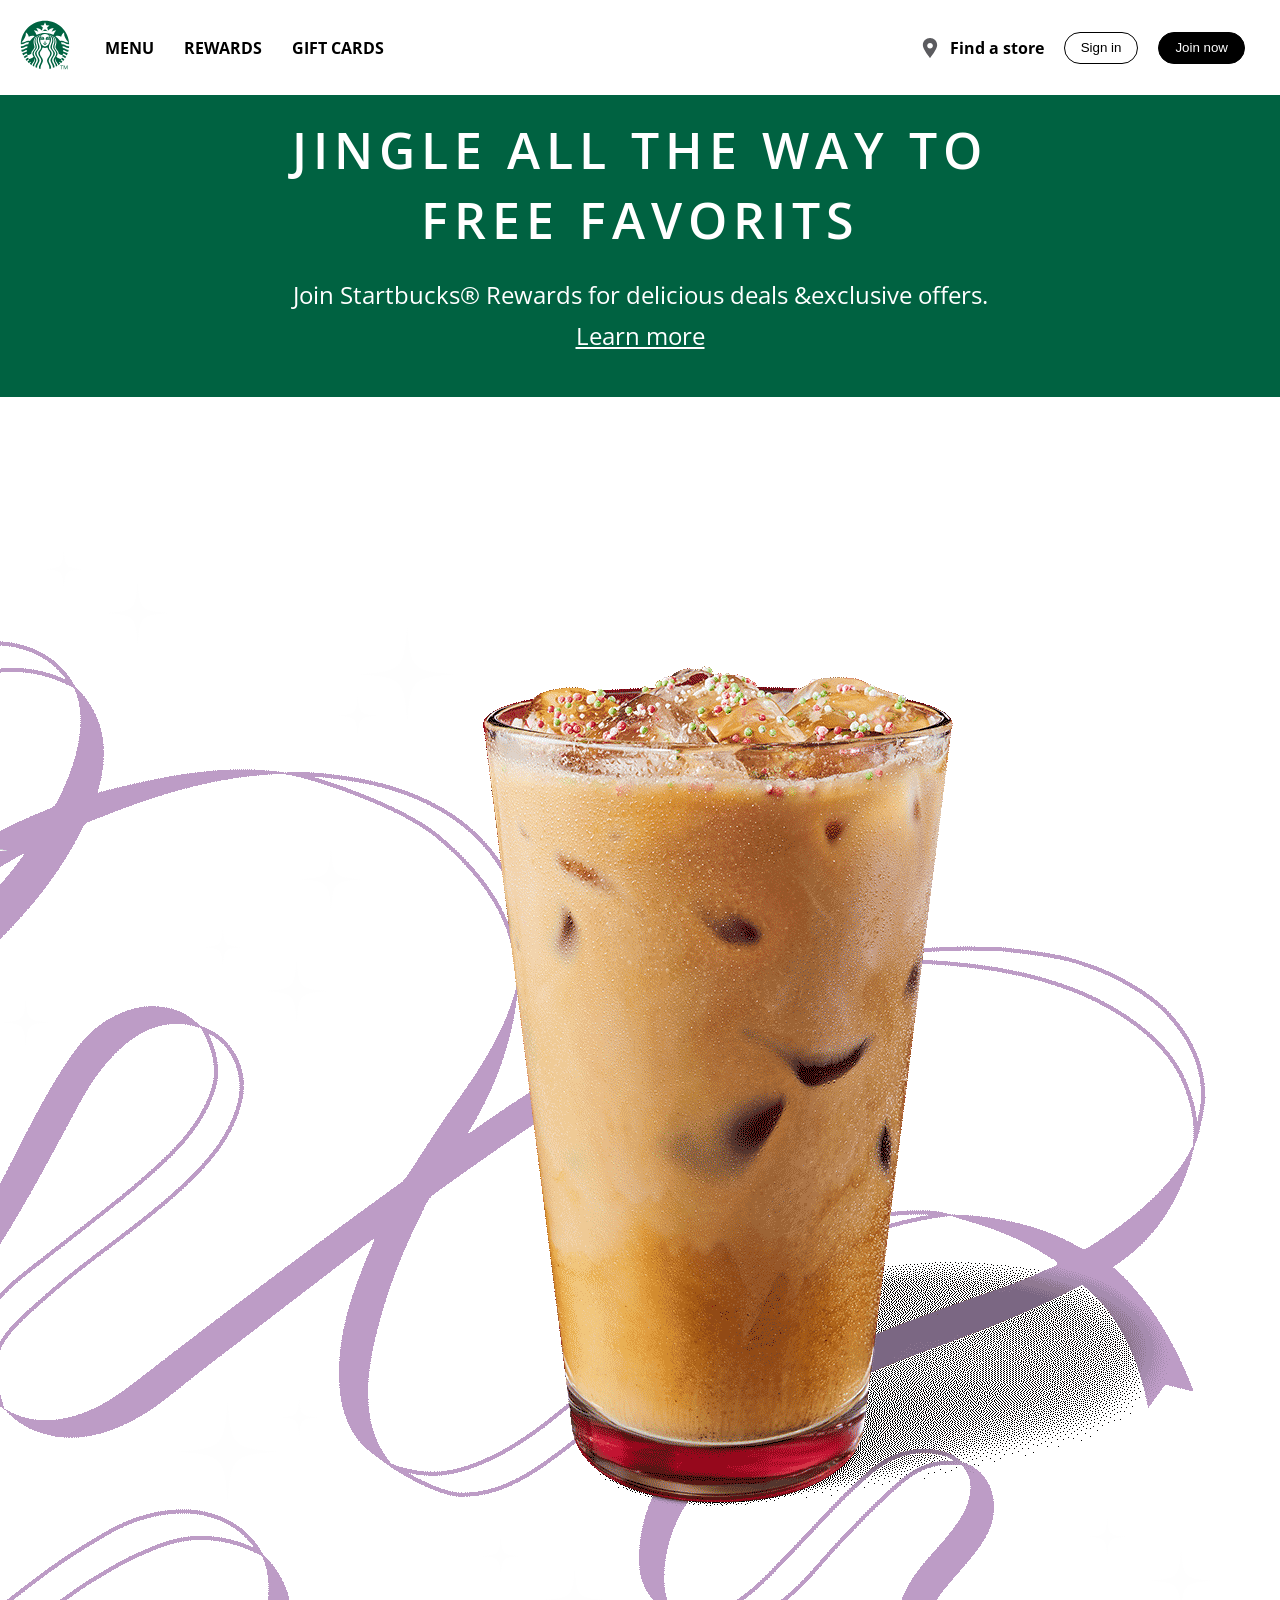
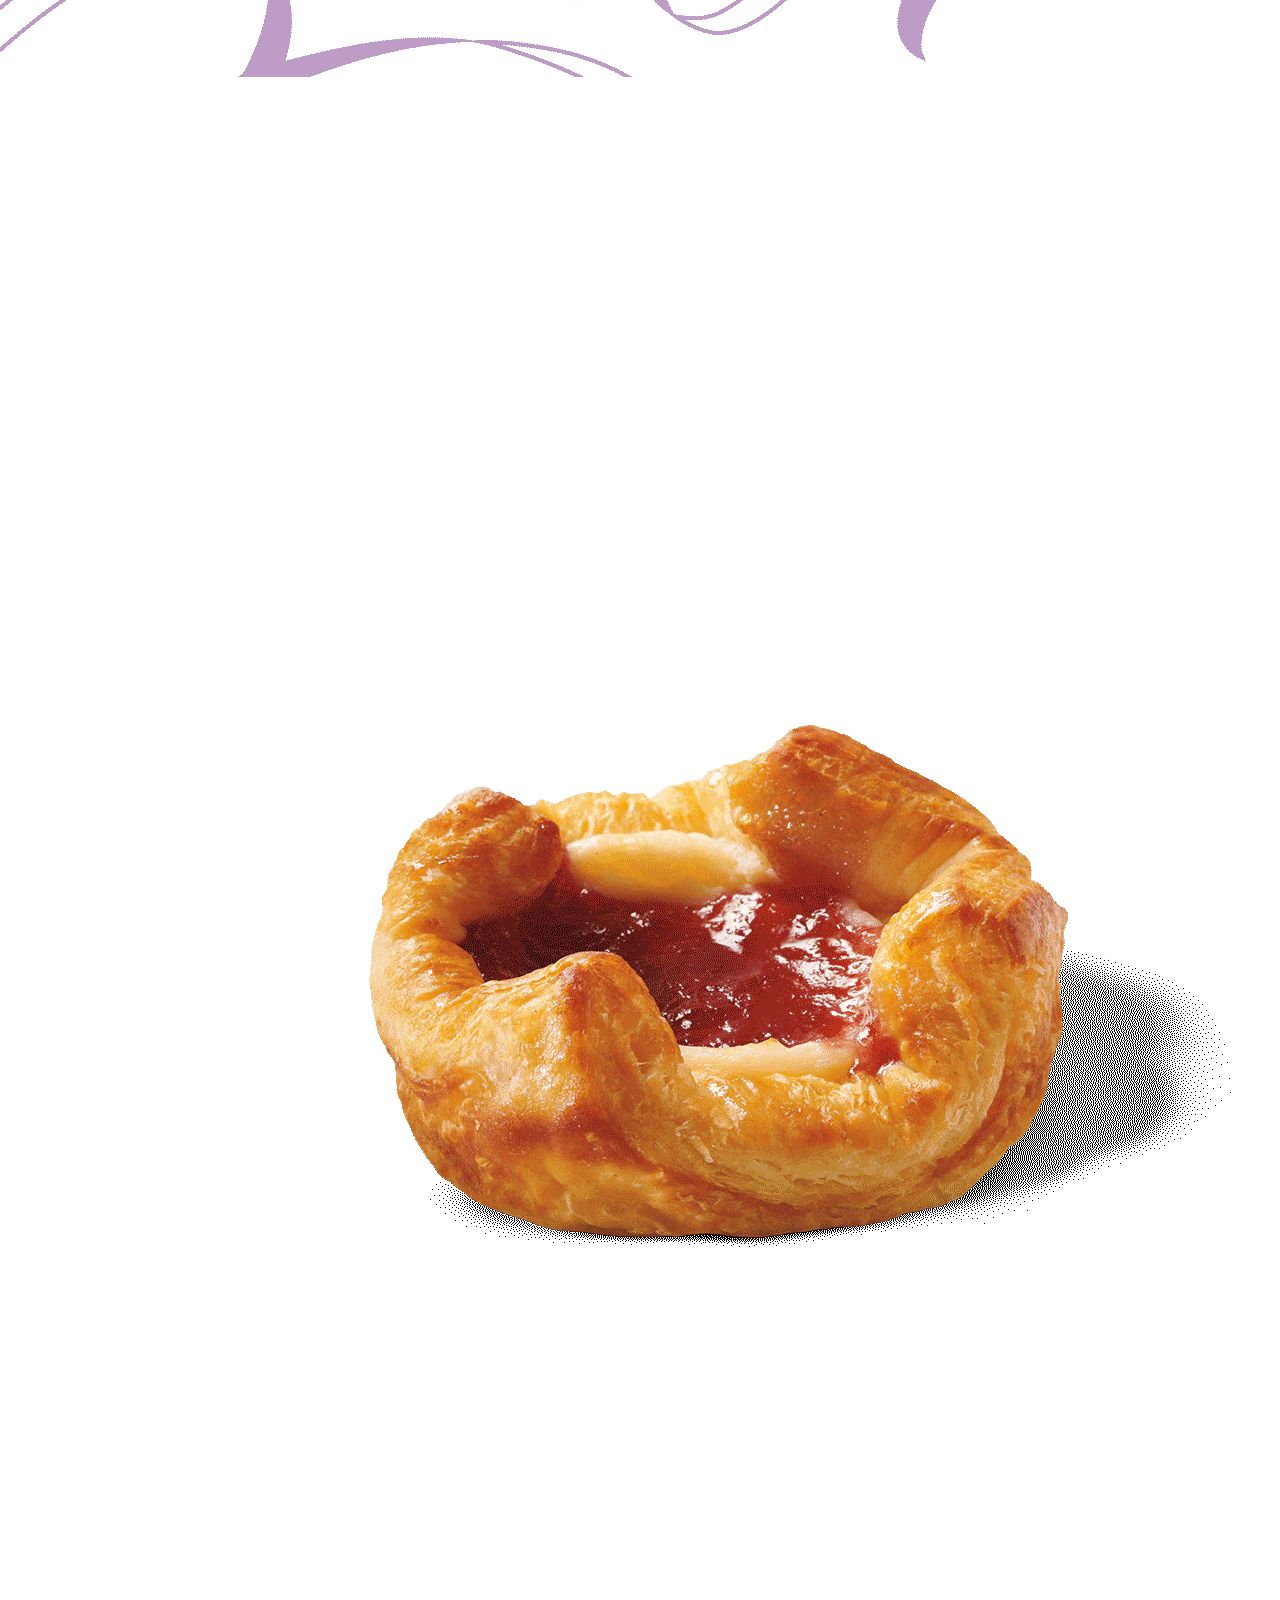
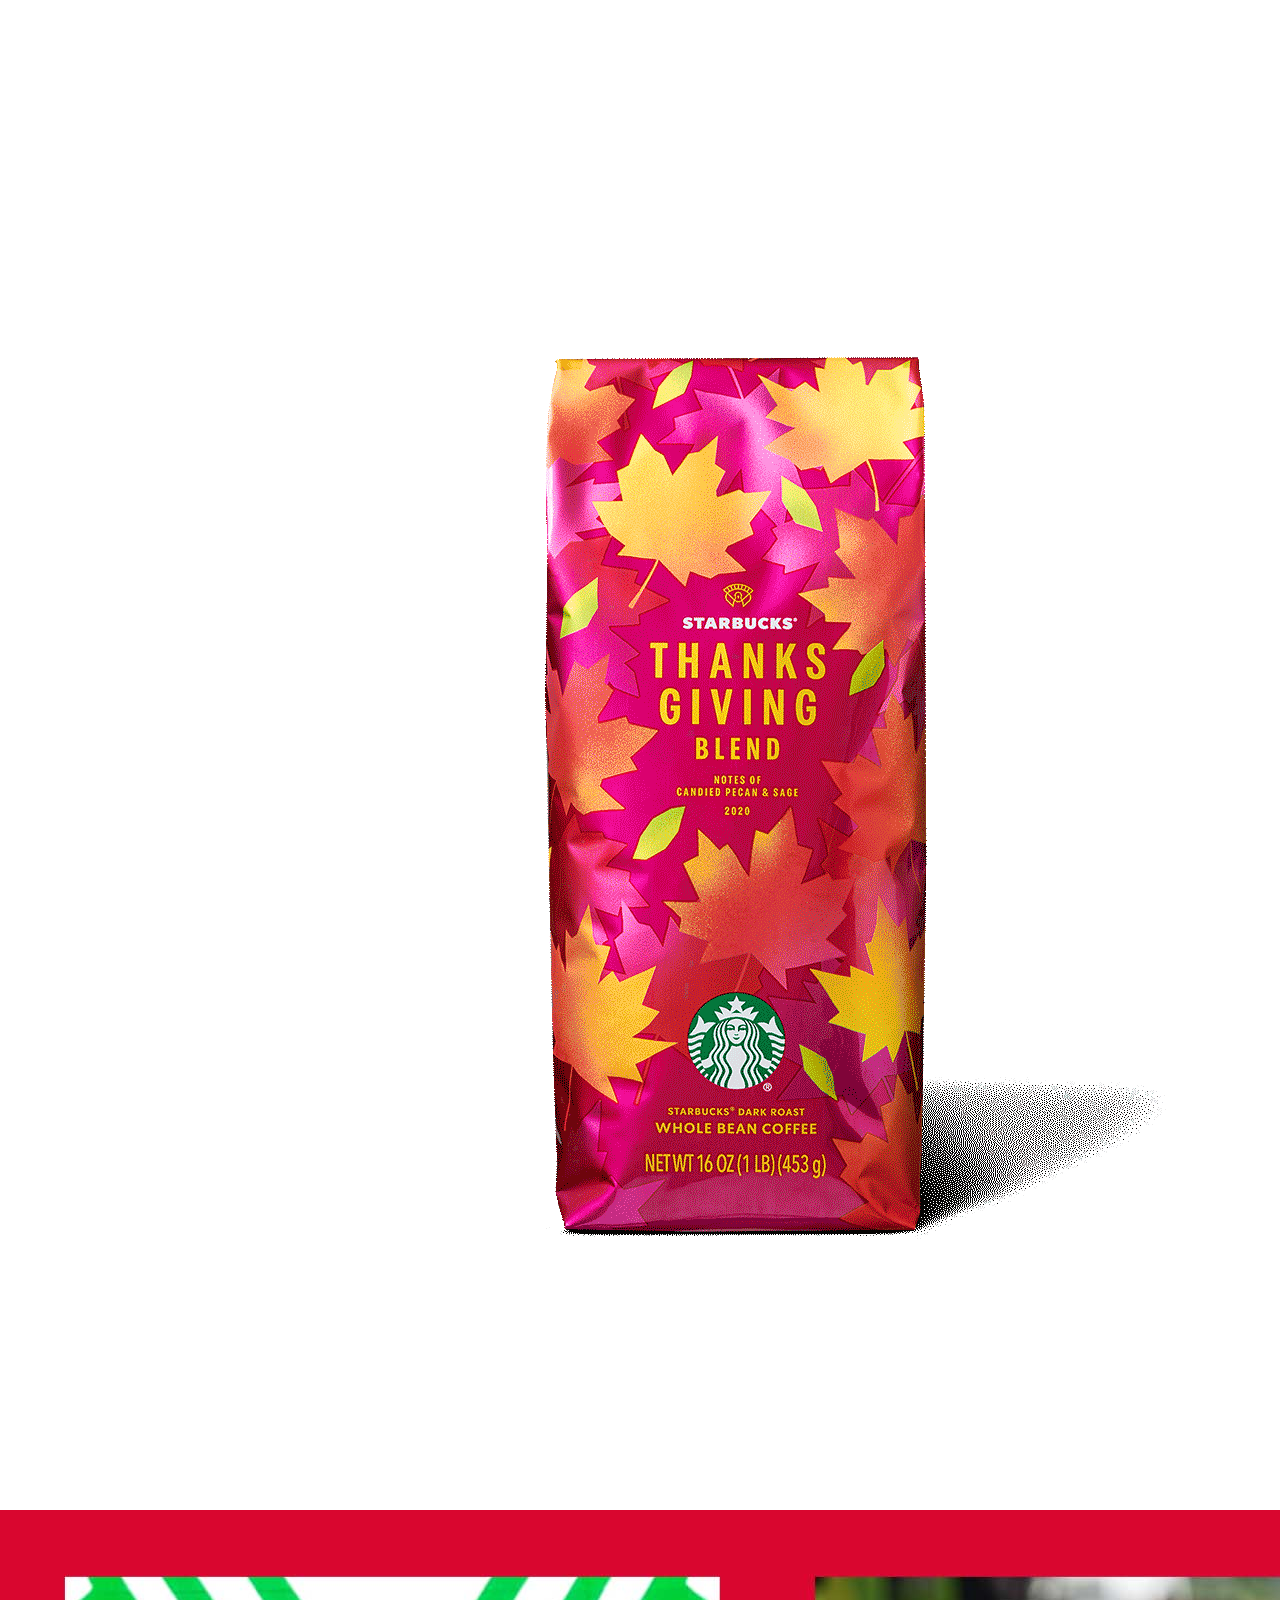
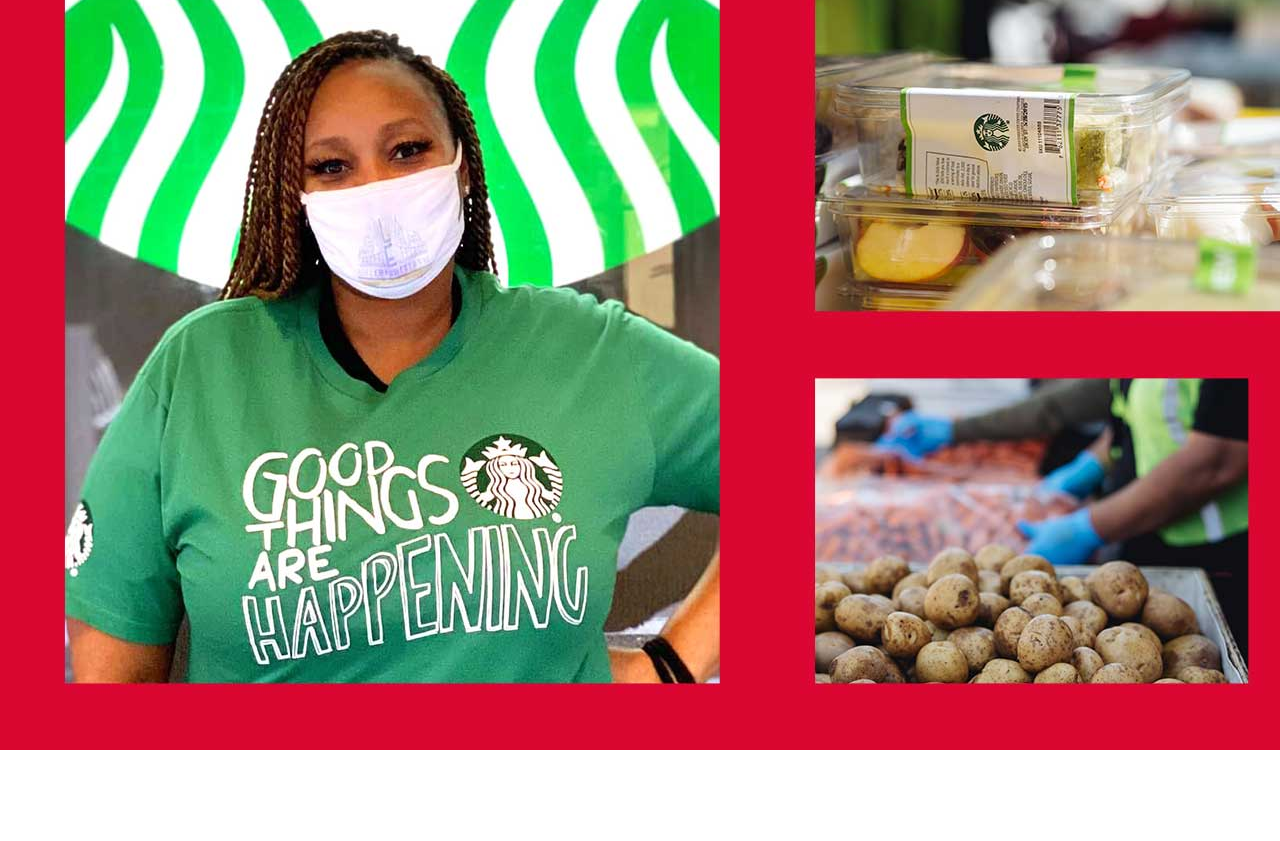
==== css/starbucks/index.html @ b83e9c72 "24css" ====
<!DOCTYPE html>
<html lang="en">
<head>
    <meta charset="UTF-8">
    <meta name="viewport" content="width=device-width, initial-scale=1.0">
  <link rel="stylesheet" href="style.css">
   <title>Starbucks Coffee Company </title>
</head>
<body>
  <nav class="navbar">
    <div class="navbar-container">
        <div class="navbar-brand">
        <a href="index.html">
        <img src="logo.svg" alt="Starbucks">
        </a>
    </div>

    <ul class="navbar-nav-left">
        <li> 
            <a href="#">Menu</a>
        </li>
                <li> 
            <a href="#">Rewards</a>
        </li>
                <li> 
            <a href="#">Gift Cards</a>
        </li>
    </ul>

    <ul class="navbar-nav-right">
       <li>
        <a href="#">
            <img src="marker.svg" alt="">
            <span>Find a store</span>
        </a>
        </li>
        <li><button class="btn btn-dark-outline">Sign in</button></li>
        <li><button class="btn btn-dark">Join now</button></li>

    </ul>
        </div>
  </nav>

<!-- Box A -->
  <section class="box box-a bg-primary text-center py-md">
    <div class="box-inner">
        <h2 class="text-xl">Jingle all the way to free favorits</h2>
        <p class="text-md">
            Join Startbucks&reg; Rewards for delicious deals &exclusive offers. 
            <a href="#">Learn more</a>
        </p>
    </div>
  </section>

  <!-- Box B -->
  <section class="box box-b bg-secondary grid-col-2">
    <img src="box-b.png" alt="">
    <div class="box-text">
        <h2 class="text-xl">New to the nice list</h2>
        <p class="text-md">For a nondairy twist on a holiday cookie classic try the new Iced
            Sugar Cookie Almondmilk Latte.</p>
        <a href="#" class="btn btn-light-outline">Order Now</a>
    </div>
  </section>

    <!-- Box C -->
  <section class="box box-c bg-secondary grid-col-2 grid-reversed" >
    <img src="box-c.png" alt="">
    <div class="box-text">
        <h2 class="text-xl">Merry Moment</h2>
        <p class="text-md">Treat yourself to a festive Sugar Plum Cheese </p>
        <a href="#" class="btn btn-light-outline">Order Now</a>
    </div>
  </section>

      <!-- Box D -->
  <section class="box box-d bg-secondary grid-col-2">
    <img src="box-d.png" alt="">
    <div class="box-text">
        <h2 class="text-xl"></h2>
        <p class="text-md"></p>
        <a href="#" class="btn btn-light-outline">Order Now</a>
    </div>
  </section>

      <!-- Box E -->
  <section class="box box-e bg-secondary grid-col-2 grid-reversed">
    <img src="box-e.jpg" alt="">
    <div class="box-text">
        <h2 class="text-xl"></h2>
        <p class="text-md"></p>
        <a href="#" class="btn btn-light-outline">Order Now</a>
    </div>
  </section>


    <script src="script.js"></script>
</body>
</html>
---- css/starbucks/style.css ----
@import url('https://fonts.googleapis.com/css2?family=Open+Sans:ital,wght@400;600;700&display=swap');

*{
    box-sizing: border-box;
    margin: 0;
    padding: 0
}

html,body{
    font-family: 'Open Sans',sans-serif;
    line-height: 1.4;
    color: black;
}

a{
    color: black;
}

ul{
    list-style: none;
}

p{
    margin: 5px 0;
    line-height: 1.7;
}

section a{
    color: white;
}
/* navbar */
.navbar{
    width: 100%;
    height: auto;
    background-color: white;
    padding: 20px;
    box-shadow: 0 1px 3px rgb(0 0 0/10%),
    0 2px 2px rgb(0 0 0/ 6%),
    0 0 2px rgb(0 0 0/ 7%);
}

.navbar-container{
    display: flex;
    justify-content: space-between;
    align-items: center;
}

.navbar ul{
    display: flex;
    align-items: center;    
}

.navbar li{
    margin: 0 15px;
    font-weight: bold;
}

.navbar a{
    color: black;
    text-decoration: none;
}

.navbar a:hover{
    color: darkgreen;
}

.navbar-brand img{
    width: 50px;
    height: 50px;
}

.navbar-nav-left{
    text-transform: uppercase;
    flex:1;
    margin-left: 20px;
}

.navbar-nav-right li:first-child a{
    display: flex;
    align-items: center;
}

.navbar-nav-right img{
    height: 20px;
    width: 20px;
    margin-right: 10px;

}

.navbar-nav-right li:nth-child(2){
    margin: 0 5px;
}

/* Box */
.box{
    margin-bottom: 30px;
}

.box-inner{
    max-width: 700px;
    margin: 0 auto;
}

.btn{
    cursor: pointer;
    display: inline-block;
    background: none;
    border: 1px black solid;
    border-radius: 50px;
    padding: 7px 16px;
    line-height: 1.2;
    text-align: center;
    text-decoration: none;
}

.btn-dark-outline{
    border-color:black ;
    color: black;
}

.btn-dark-outline:hover{
    background:gray;
}

.btn-light-outline{
    border-color:white ;
    color:white;
}

.btn-dark {
    background:black;
    color: white;
}

.btn-dark:hover{
    background: black;
}

.bg-primary {
    background: #006241;
    color: white;
}

.bg-secondary {
    background: color #d50032;
    color: white;
}

.bg-extra{
    background: color white;
    color: black;
}

.bg-dark{
    background: dark;
    color:black;
}


/* Text  styling */
.text-center{
    text-align: center;
}

.text-xl{
    font-size: 50px ;
    text-transform: uppercase;
    letter-spacing: 6px;
    font-weight: 600;
    margin-bottom: 20px;
}

.text-lg{
    font-size: 40px ;
    text-transform: uppercase;
    margin-bottom: 20px;
}

.text-md{
    font-size: 24px ;
    margin-bottom: 20px;
}

.text-sm{
    font-size: 19px ;
    margin-bottom: 20px;
}

.py-sm{
    padding: 10px 0;
}

.py-md{
    padding: 20px 0;
}

.py-lg{
    padding: 40px 0;
}

@media(max-width: 960px){
    .text-xl{
        font-size: 30px;
    }

    .text-lg{
        font-size: 25px;
    }

    .text-md{
        font-size: 19px;
    }
}

@media(min-width: 1440px){
    .box{
        max-width: 1440px;
        margin-right:auto ;
        margin-left: auto;

    }
}
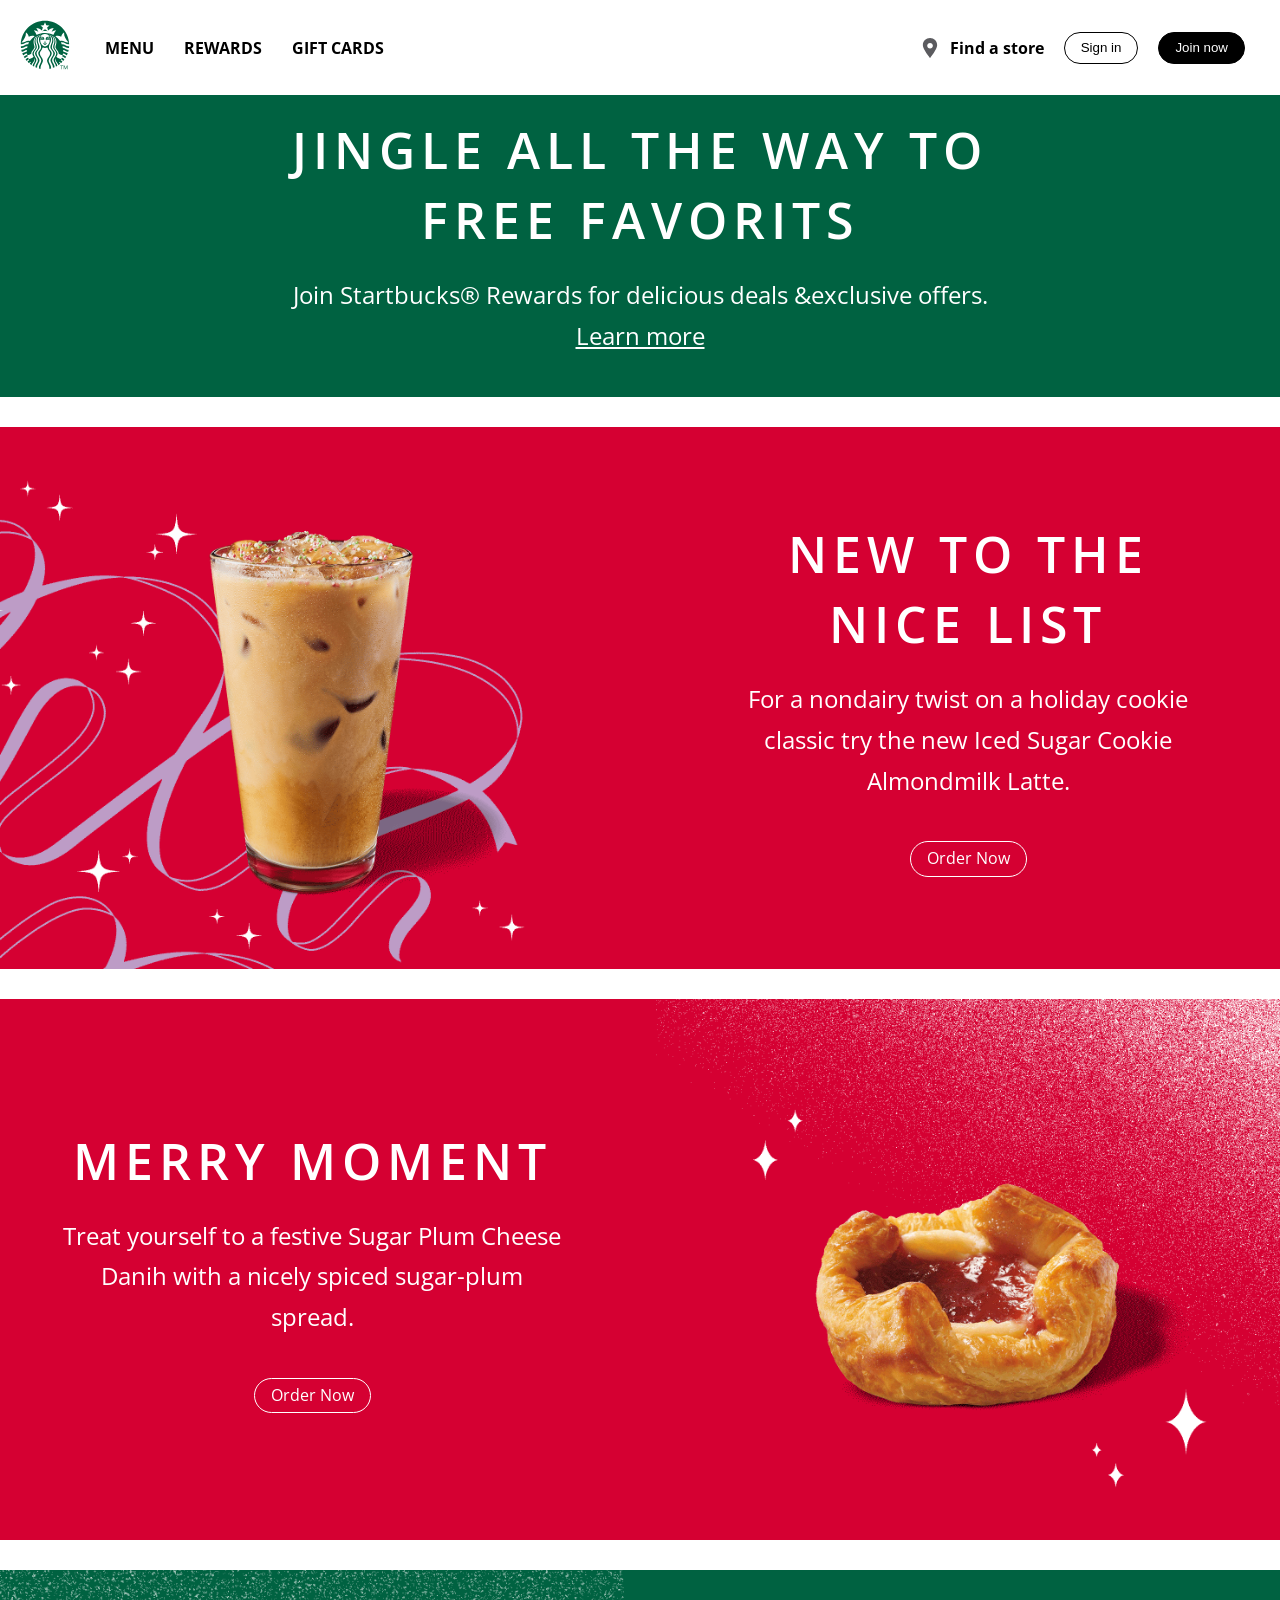
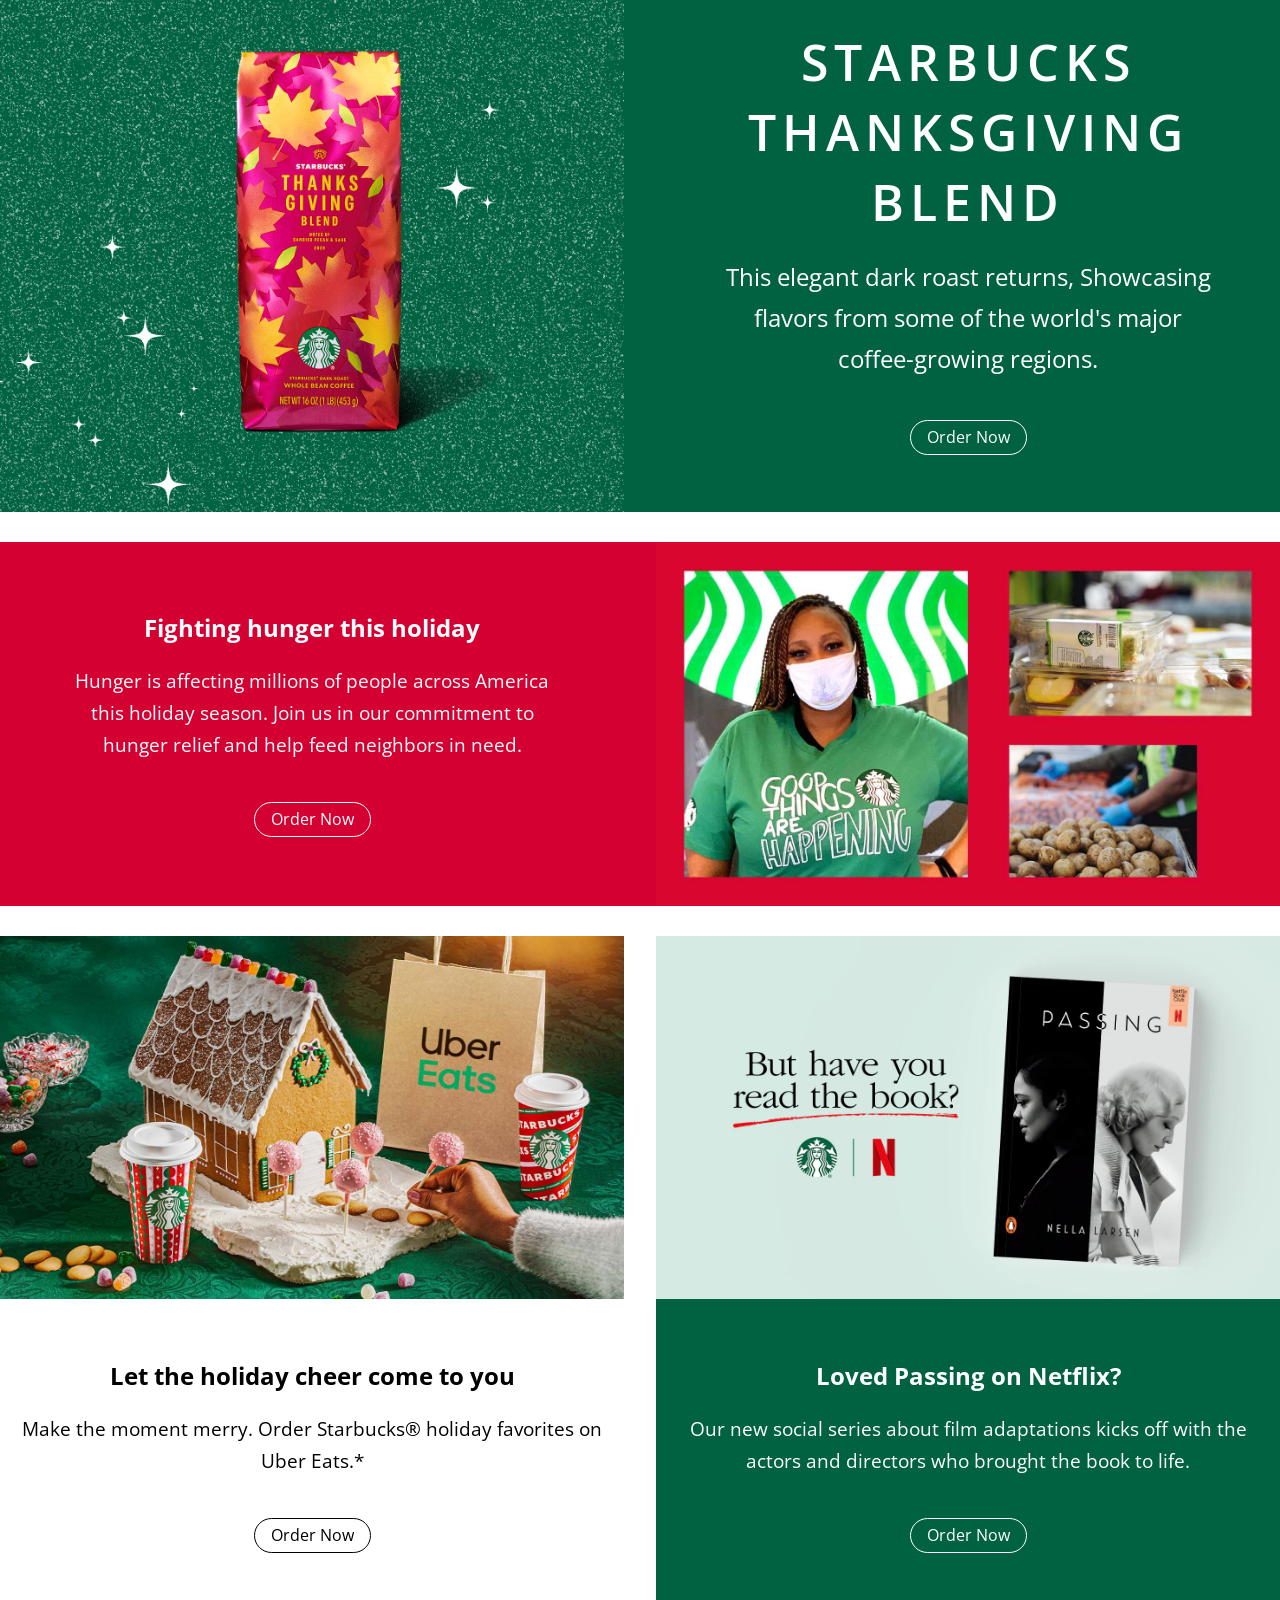
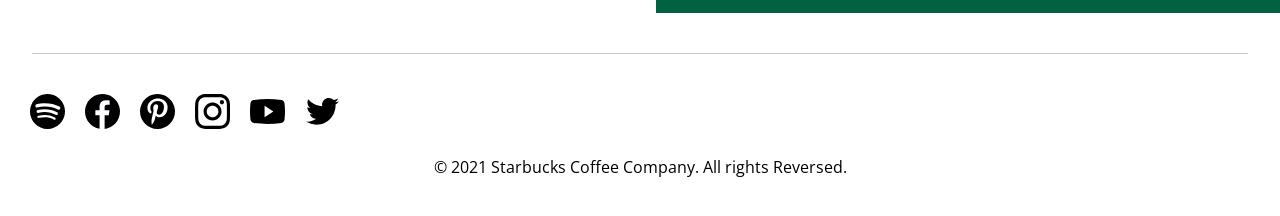
==== commit 563a3e6d: "24css" ====
--- a/css/starbucks/index.html
+++ b/css/starbucks/index.html
@@ -38,8 +38,40 @@
         <li><button class="btn btn-dark">Join now</button></li>
 
     </ul>
+
+    <!-- Hamburger Menu -->
+    <button type="button" class="humburger" id="menu-btn" >
+        <span class="humburger-top"></span>
+        <span class="humburger-middle"></span>
+        <span class="humburger-bottom"></span>
+    </button>
         </div>
   </nav>
+
+<!-- MObile menu -->
+<div class="mobile-menu hidden" id="menu">
+    <ul>     <li> 
+            <a href="#">Menu</a>
+        </li>
+                <li> 
+            <a href="#">Rewards</a>
+        </li>
+                <li> 
+            <a href="#">Gift Cards</a>
+        </li>
+    </ul>
+
+    <div class="mobile-menu-bottom">
+        <button class="btn btn-dark-outline">Sign In</button>
+        <button class="btn btn-dark">Join Now</button>
+        <div>
+            <a href="#">
+                <img src="marker.svg" alt="">
+                <span>Find a store</span>
+            </a>
+        </div>
+    </div>
+</div>
 
 <!-- Box A -->
   <section class="box box-a bg-primary text-center py-md">
@@ -68,17 +100,22 @@
     <img src="box-c.png" alt="">
     <div class="box-text">
         <h2 class="text-xl">Merry Moment</h2>
-        <p class="text-md">Treat yourself to a festive Sugar Plum Cheese </p>
+        <p class="text-md">Treat yourself to a festive Sugar Plum Cheese 
+            Danih with a nicely 
+            spiced sugar-plum spread.
+        </p>
         <a href="#" class="btn btn-light-outline">Order Now</a>
     </div>
   </section>
 
       <!-- Box D -->
-  <section class="box box-d bg-secondary grid-col-2">
+  <section class="box box-d bg-primary grid-col-2">
     <img src="box-d.png" alt="">
     <div class="box-text">
-        <h2 class="text-xl"></h2>
-        <p class="text-md"></p>
+        <h2 class="text-xl"> Starbucks Thanksgiving Blend</h2>
+        <p class="text-md"> This elegant dark roast returns, Showcasing
+            flavors from some of the 
+            world's major coffee-growing regions.</p>
         <a href="#" class="btn btn-light-outline">Order Now</a>
     </div>
   </section>
@@ -87,12 +124,72 @@
   <section class="box box-e bg-secondary grid-col-2 grid-reversed">
     <img src="box-e.jpg" alt="">
     <div class="box-text">
-        <h2 class="text-xl"></h2>
-        <p class="text-md"></p>
+        <h2 class="text-md"> Fighting hunger this holiday</h2>
+       <p class="text-sm">
+Hunger is affecting millions of people across America this holiday season.
+Join us in our commitment to hunger relief and help feed neighbors in need.
+</p>
         <a href="#" class="btn btn-light-outline">Order Now</a>
     </div>
+    </section>
+
+<!-- Box F -->
+    <section class="box box-f grid-col-2">
+      <div>
+        <img src="box-f1.jpg" alt="" />
+        <div class="bg-extra py-lg">
+          <div class="box-text">
+            <h2 class="text-md">Let the holiday cheer come to you</h2>
+            <p class="text-sm">
+              Make the moment merry. Order Starbucks® holiday favorites on Uber
+              Eats.*
+            </p>
+            <a href="#" class="btn btn-dark-outline">Order Now</a>
+          </div>
+        </div>
+      </div>
+      <div>
+        <img src="box-f2.jpg" alt="" />
+        <div class="bg-primary py-lg">
+          <div class="box-text">
+            <h2 class="text-md">Loved Passing on Netflix?</h2>
+            <p class="text-sm">
+              Our new social series about film adaptations kicks off with the
+              actors and directors who brought the book to life.
+            </p>
+            <a href="#" class="btn btn-light-outline">Order Now</a>
+          </div>
+        </div>
+      </div>
   </section>
 
+  <div class="divider"></div>
+
+  <footer class="footer">
+    <div class="footer-container">
+        <div class="social">
+            <a href="https://spotify.com">
+                <img src="social-spotify.svg" alt="">
+            </a>
+            <a href="https://facebook.com">
+                <img src="social-facebook.svg" alt="">
+            </a>
+            <a href="https://pinterest.com">
+                <img src="social-pinterest.svg" alt="">
+            </a>
+            <a href="https://instagram.com">
+                <img src="social-instagram.svg" alt="">
+            </a>
+            <a href="https://youtube.com">
+                <img src="social-youtube.svg" alt="">
+            </a>
+            <a href="https://twitter.com">
+                <img src="social-twitter.svg" alt="">
+            </a>
+        </div>
+        <p>&copy; 2021 Starbucks Coffee Company. All rights Reversed. </p>
+    </div>
+  </footer>
 
     <script src="script.js"></script>
 </body>
--- a/css/starbucks/style.css
+++ b/css/starbucks/style.css
@@ -1,4 +1,10 @@
 @import url('https://fonts.googleapis.com/css2?family=Open+Sans:ital,wght@400;600;700&display=swap');
+
+
+
+
+
+
 
 *{
     box-sizing: border-box;
@@ -6,7 +12,8 @@
     padding: 0
 }
 
-html,body{
+html,
+body{
     font-family: 'Open Sans',sans-serif;
     line-height: 1.4;
     color: black;
@@ -43,6 +50,8 @@
     display: flex;
     justify-content: space-between;
     align-items: center;
+    max-width: 1440px;
+    margin: 0 auto;
 }
 
 .navbar ul{
@@ -75,7 +84,7 @@
     margin-left: 20px;
 }
 
-.navbar-nav-right li:first-child a{
+.navbar-nav-right li:first-child a {
     display: flex;
     align-items: center;
 }
@@ -91,16 +100,91 @@
     margin: 0 5px;
 }
 
+/* footer & Social */
+.footer-container{
+    width: 100%;
+    max-width: 1440px;
+    margin: 0 auto;
+    padding: 0 30px 30px;
+
+}
+
+.social{
+    display: flex;
+    align-items: center;
+    margin: 20px 0;
+}
+
+.social img{
+    width: 35px;
+    height: 35px;
+}
+
+.social a{
+    text-decoration: none;
+    margin-right: 20px;
+}
+
+.divider{
+    width: 95%;
+    height: 1px;
+    background: #ccc;
+    margin: 40px auto;    
+}
+
 /* Box */
 .box{
     margin-bottom: 30px;
 }
+.box img {
+    width: 100%;
+    display: block;
+}
+
 
 .box-inner{
     max-width: 700px;
     margin: 0 auto;
 }
 
+.box-text {
+  max-width: 500px;
+  text-align: center;
+  justify-self: center;
+  padding: 20px 0;
+  margin: 0 auto;
+
+}
+
+.box-text .btn{
+    margin-top: 20px;
+}
+.box-f .box-text {
+  max-width: 600px;
+}
+.box-f img{
+    width: 100%;
+    display: block;
+}
+
+/* Grid Styles */
+.grid-col-2 {
+  display: grid;
+  grid-template-columns: repeat(2, 1fr);
+  gap: 2rem;
+  align-items: center;
+  justify-content: space-between;
+}
+/* .grid-col-2{
+    display: grid;
+    grid-template-columns: repeat(2, 1fr);
+    gap: 2rem;
+} */
+.grid-reversed :first-child {
+  order: 2;
+}
+
+/* buttons */
 .btn{
     cursor: pointer;
     display: inline-block;
@@ -118,7 +202,8 @@
     color: black;
 }
 
-.btn-dark-outline:hover{
+.btn-dark-outline:hover,
+.btn-light-outline:hover{
     background:gray;
 }
 
@@ -142,17 +227,17 @@
 }
 
 .bg-secondary {
-    background: color #d50032;
+    background: #d50032;
     color: white;
 }
 
 .bg-extra{
-    background: color white;
+    background:white;
     color: black;
 }
 
 .bg-dark{
-    background: dark;
+    background:  #1e3932;
     color:black;
 }
 
@@ -186,6 +271,7 @@
     margin-bottom: 20px;
 }
 
+/* padding */
 .py-sm{
     padding: 10px 0;
 }
@@ -196,6 +282,106 @@
 
 .py-lg{
     padding: 40px 0;
+}
+
+/* HUmburger menu icon*/
+.humburger{
+    cursor: pointer;
+    width: 24px;
+    height: 24px;
+    position: relative;
+    background: none;
+    border: none;
+    z-index: 10;
+    transition: all 0.25s;
+    display: none;
+}
+
+.humburger-top,.humburger-middle,.humburger-bottom{
+    position: absolute;
+    top: 0;
+    left: 0;
+    width: 24px;
+    height: 2px;
+    background: black;
+    transform: rotate(0);
+    transition: all 0.5s;
+}
+
+.humburger-middle{
+    transform: translateY(7px);
+}
+
+.humburger-bottom{
+    transform: translateY(14px);
+}
+.open .humburger-top{ 
+    transform: rotate(45deg) translateY(6px) translateX(6px);
+}
+
+.open .humburger-middle{
+    display: none;
+}
+
+.open .humburger-bottom{
+        transform: rotate(-45deg) translateY(6px) translateX(-6px);
+
+}
+
+/* mObile Menu */
+.mobile-menu{
+    position: fixed;
+    top: 85px;
+    right: 0;
+    background-color: white;
+    color: black;
+    width: 90%;
+    height: 100%;
+    padding: 30px;
+    box-shadow: inset 0 4px 3px -3px rgb(0 0 0 /10% ),
+    inset 0 4px 2px -2px rgb(0 0 0/ 7%);
+    transition: all 0.3s;
+
+}
+
+.mobile-menu img{
+    width: 20px;
+    height: 20px;
+    margin-right: 10px;
+}
+
+.mobile-menu ul{
+    line-height: 3;
+    border-bottom: #777 solid 1px;
+    padding-bottom: 10px;
+    margin-bottom: 30px;
+}
+
+.mobile-menu a{
+    text-decoration: none;
+    font-size: 20px;
+}
+
+.mobile-menu a:hover{
+    color: #006241;
+}
+
+.mobile-menu div{
+    margin-top: 20px;
+}
+
+.mobile-menu div a{
+    display: flex;
+    align-items: center;
+    font-size: 16px;
+}
+
+.hidden{
+    transform: translateX(100%);
+}
+
+.no-scroll {
+    overflow: hidden;
 }
 
 @media(max-width: 960px){
@@ -210,6 +396,34 @@
     .text-md{
         font-size: 19px;
     }
+}
+
+@media(max-width: 768px){
+    .humburger{
+        display: block;
+    }
+
+    .grid-col-2{
+        grid-template-columns: 1fr;
+    }
+
+    .grid-reversed :first-child{
+        order: 0;
+    }
+
+    .navbar-brand img{
+        width: 40px;
+        height: 40px;
+    }
+
+    .navbar .navbar-nav-left,
+    .navbar .navbar-nav-right{
+        display: none;
+    }
+}
+
+.footer{
+    text-align: center;
 }
 
 @media(min-width: 1440px){
@@ -219,4 +433,7 @@
         margin-left: auto;
 
     }
+    .divider {
+    max-width: 90%;
+  }
 }
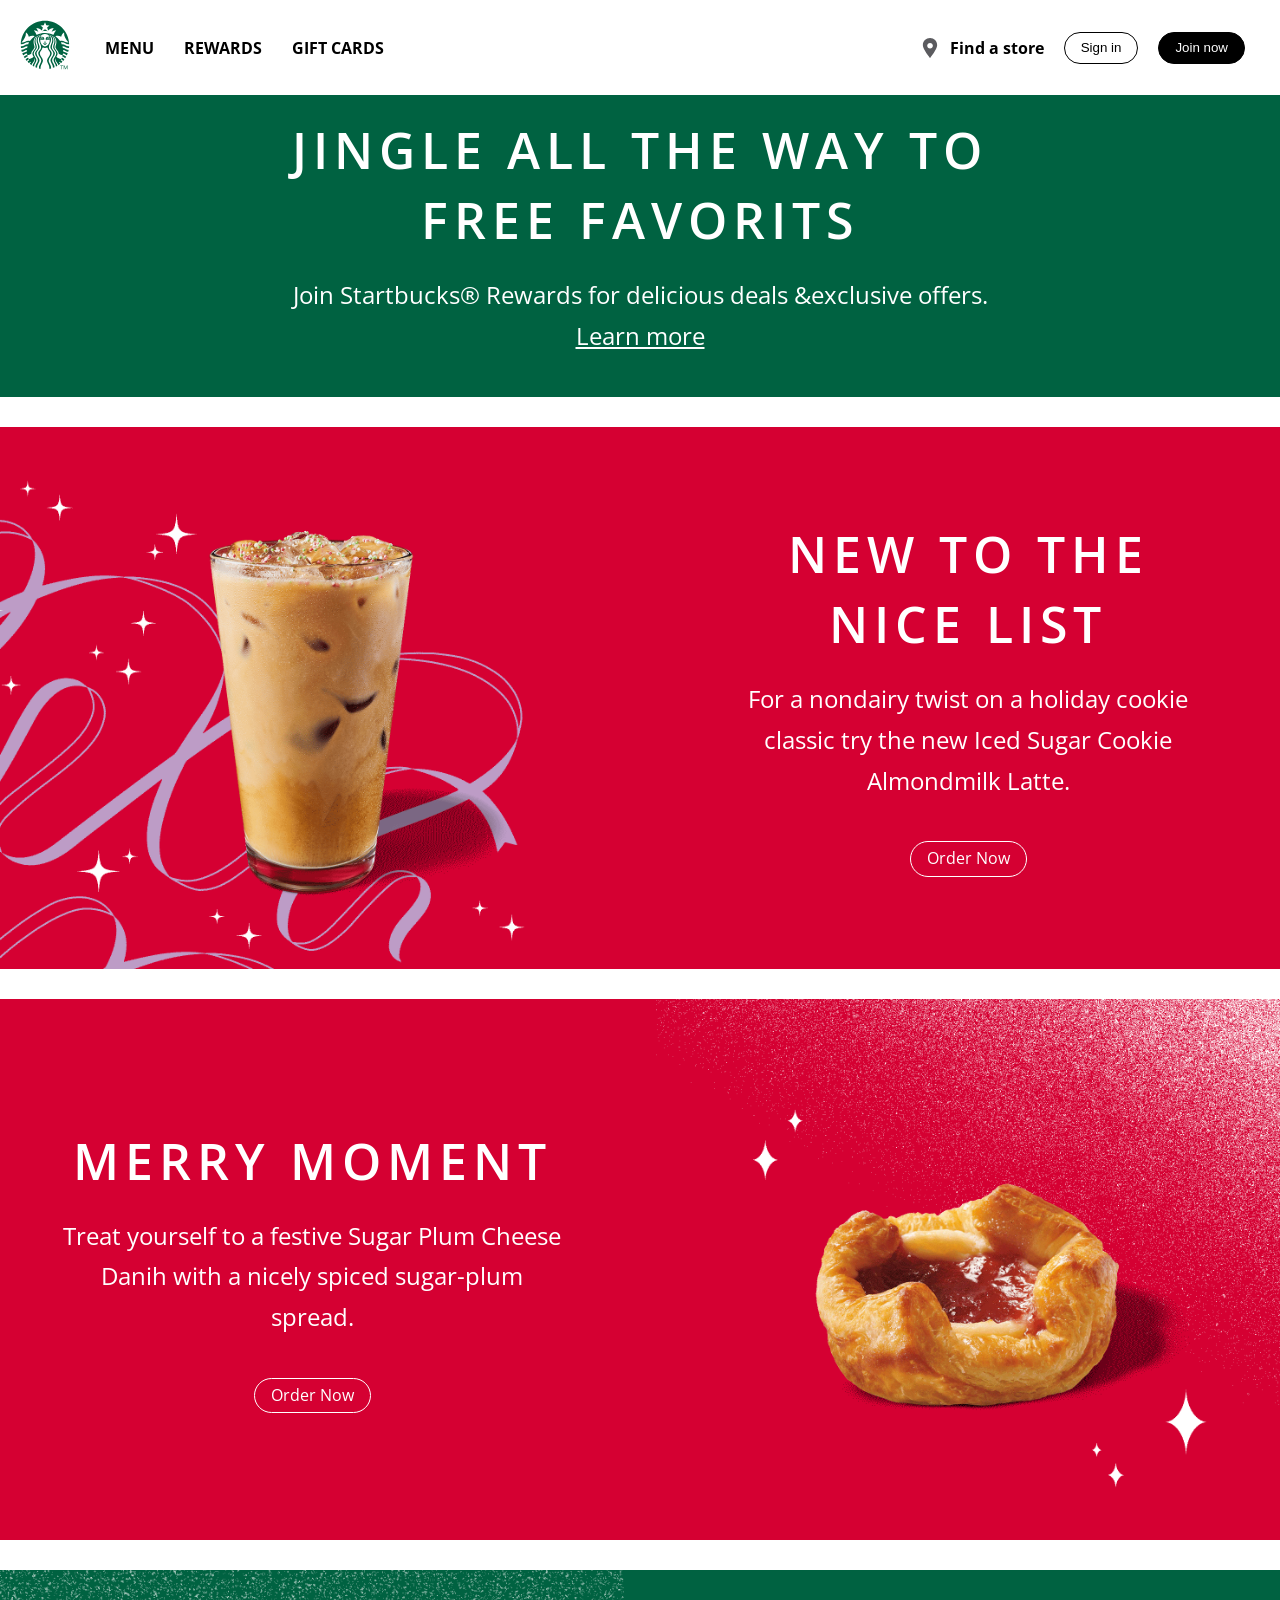
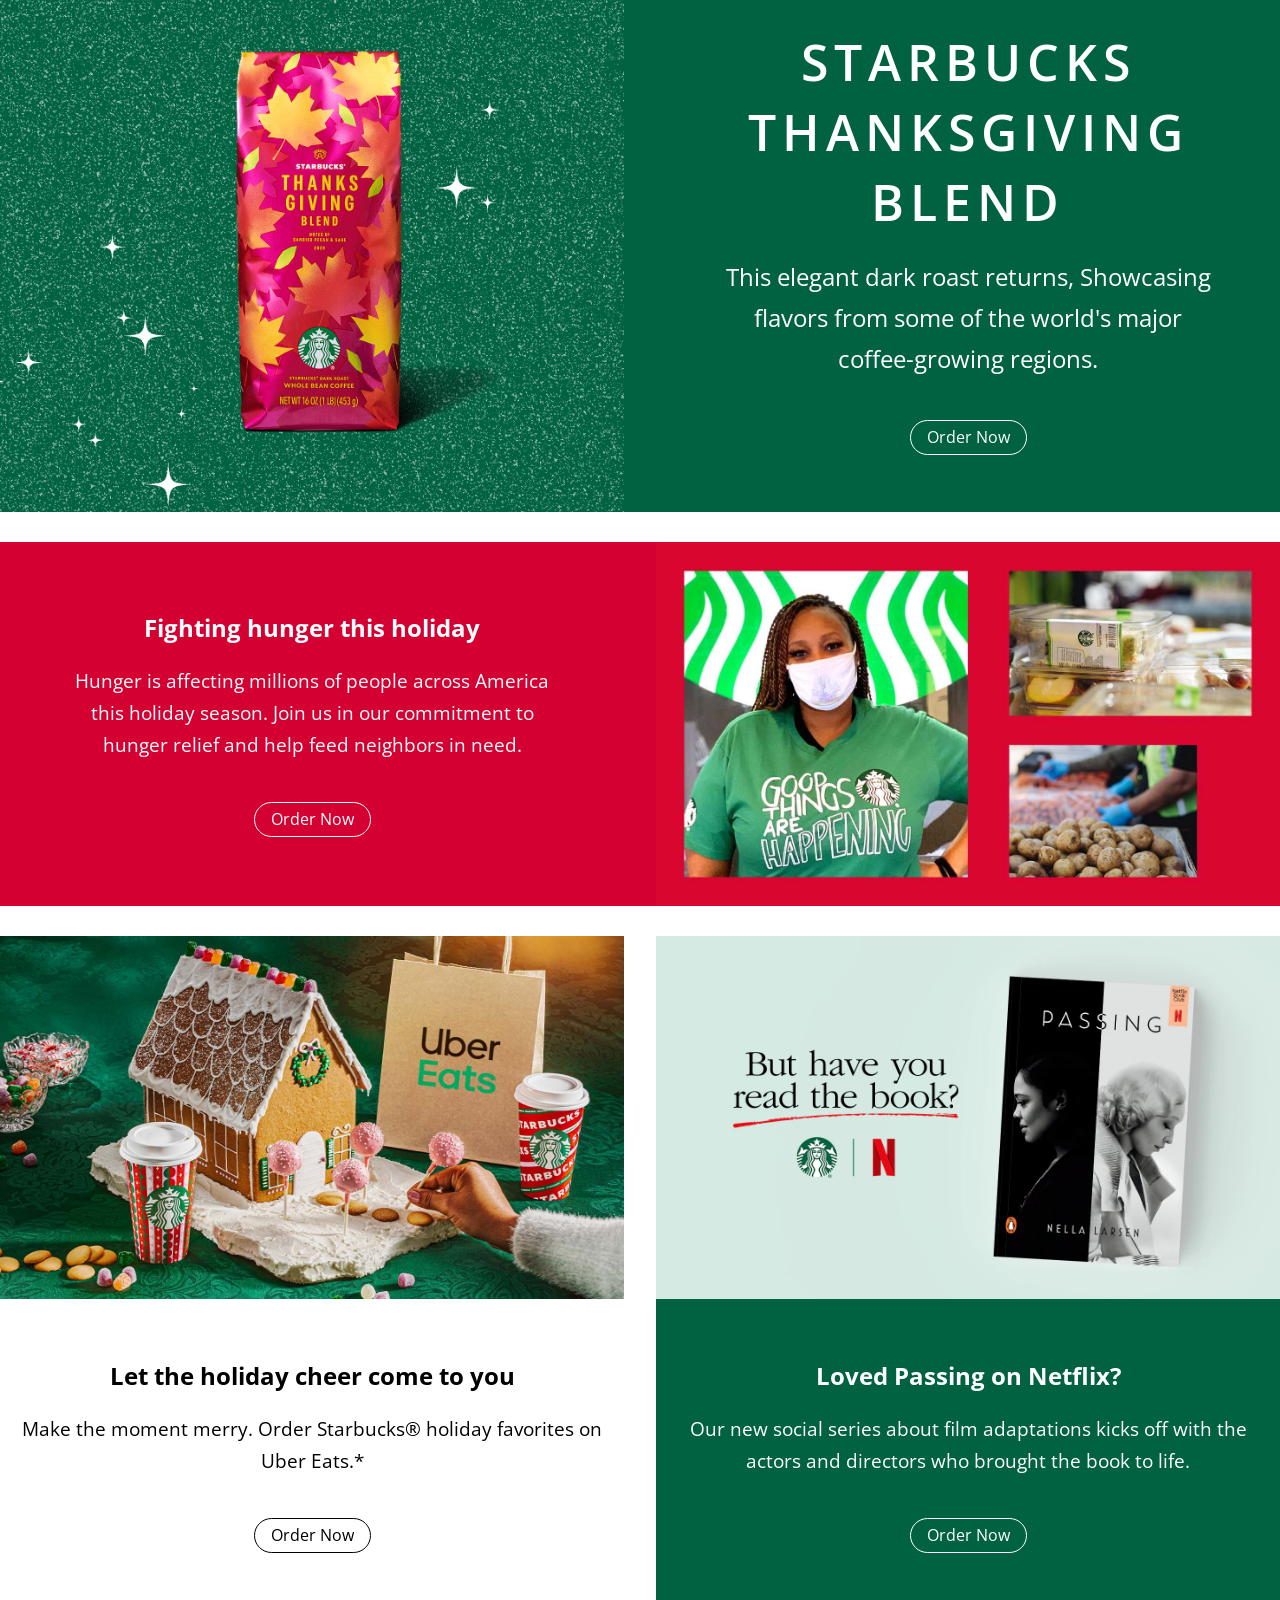
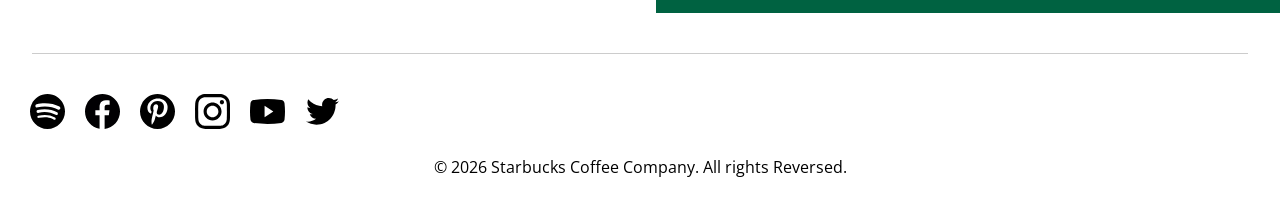
==== commit b0982646: "24css" ====
--- a/css/starbucks/index.html
+++ b/css/starbucks/index.html
@@ -187,7 +187,7 @@
                 <img src="social-twitter.svg" alt="">
             </a>
         </div>
-        <p>&copy; 2021 Starbucks Coffee Company. All rights Reversed. </p>
+        <p>&copy; 2026 Starbucks Coffee Company. All rights Reversed. </p>
     </div>
   </footer>
 
